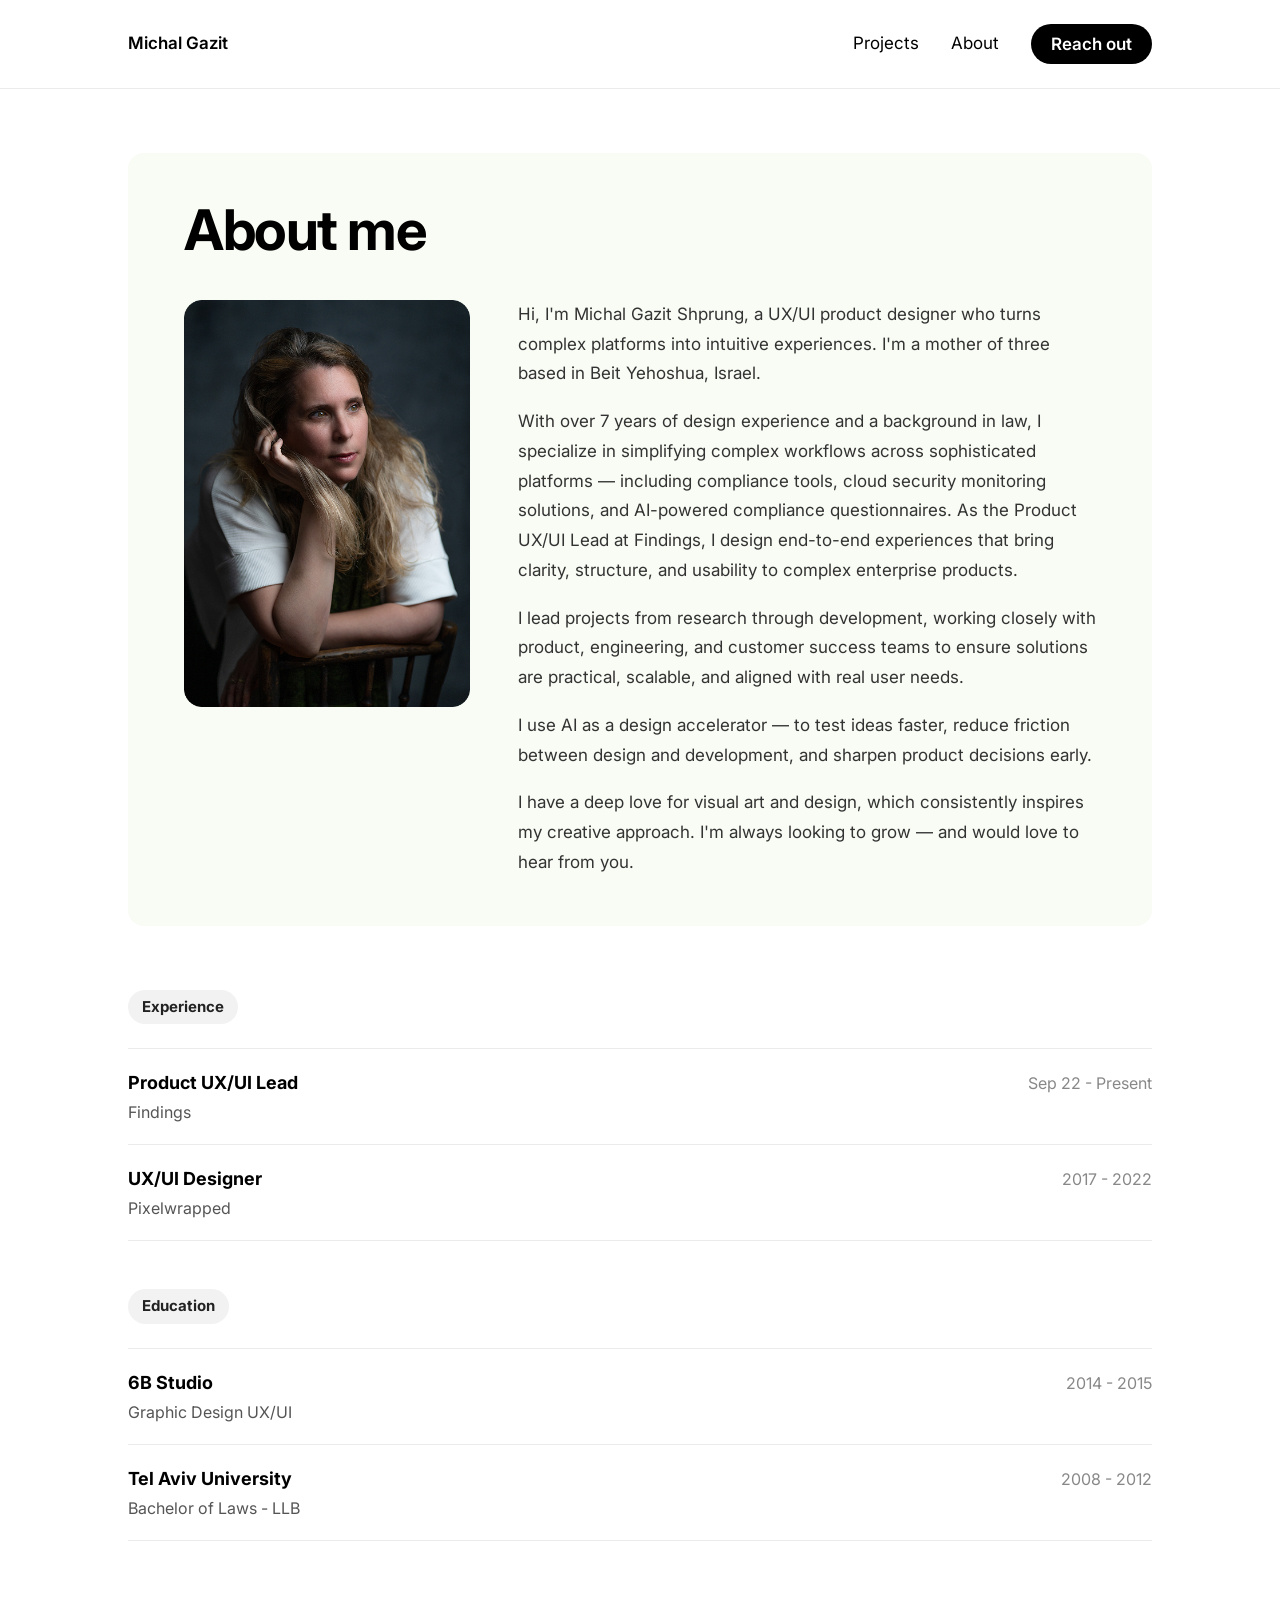
==== about.html @ 7dbf5c2a "Initial portfolio upload" ====
<!DOCTYPE html>
<html lang="en">
<head>
  <meta charset="UTF-8" />
  <meta name="viewport" content="width=device-width, initial-scale=1.0" />
  <title>About — Michal Gazit</title>
  <link rel="preconnect" href="https://fonts.googleapis.com" />
  <link rel="preconnect" href="https://fonts.gstatic.com" crossorigin />
  <link href="https://fonts.googleapis.com/css2?family=Inter:wght@400;600;700&display=swap" rel="stylesheet" />
  <link rel="stylesheet" href="style.css" />
</head>
<body>

  <!-- NAV BAR -->
  <nav class="navbar">
    <a href="index.html" class="nav-logo">Michal Gazit</a>
    <div class="nav-links">
      <a href="index.html">Projects</a>
      <a href="about.html">About</a>
      <button class="hire-btn" onclick="openModal()">Reach out</button>
    </div>
  </nav>

  <main class="container">

    <!-- ===================== -->
    <!-- ABOUT CARD             -->
    <!-- ===================== -->
    <div class="about-card">
      <h1 class="about-title">About me</h1>
      <div class="about-grid">

        <!-- Left: photo -->
        <div class="about-photo">
          <img src="images/photo.png" alt="Michal Gazit" />
        </div>

        <!-- Right: bio text -->
        <div class="about-text">
          <p>Hi, I'm Michal Gazit Shprung, a UX/UI product designer who turns complex platforms into intuitive experiences. I'm a mother of three based in Beit Yehoshua, Israel.</p>
          <p>With over 7 years of design experience and a background in law, I specialize in simplifying complex workflows across sophisticated platforms — including compliance tools, cloud security monitoring solutions, and AI-powered compliance questionnaires. As the Product UX/UI Lead at Findings, I design end-to-end experiences that bring clarity, structure, and usability to complex enterprise products.</p>
          <p>I lead projects from research through development, working closely with product, engineering, and customer success teams to ensure solutions are practical, scalable, and aligned with real user needs.</p>
          <p>I use AI as a design accelerator — to test ideas faster, reduce friction between design and development, and sharpen product decisions early.</p>
          <p>I have a deep love for visual art and design, which consistently inspires my creative approach. I'm always looking to grow — and would love to hear from you.</p>
        </div>

      </div>
    </div>


    <!-- ===================== -->
    <!-- EXPERIENCE             -->
    <!-- ===================== -->
    <section class="cv-section">
      <span class="section-tag">Experience</span>
      <div class="cv-list">
        <div class="cv-item">
          <div>
            <div class="cv-item-title">Product UX/UI Lead</div>
            <div class="cv-item-subtitle">Findings</div>
          </div>
          <div class="cv-item-date">Sep 22 - Present</div>
        </div>
        <div class="cv-item">
          <div>
            <div class="cv-item-title">UX/UI Designer</div>
            <div class="cv-item-subtitle">Pixelwrapped</div>
          </div>
          <div class="cv-item-date">2017 - 2022</div>
        </div>
      </div>
    </section>


    <!-- ===================== -->
    <!-- EDUCATION              -->
    <!-- ===================== -->
    <section class="cv-section">
      <span class="section-tag">Education</span>
      <div class="cv-list">
        <div class="cv-item">
          <div>
            <div class="cv-item-title">6B Studio</div>
            <div class="cv-item-subtitle">Graphic Design UX/UI</div>
          </div>
          <div class="cv-item-date">2014 - 2015</div>
        </div>
        <div class="cv-item">
          <div>
            <div class="cv-item-title">Tel Aviv University</div>
            <div class="cv-item-subtitle">Bachelor of Laws - LLB</div>
          </div>
          <div class="cv-item-date">2008 - 2012</div>
        </div>
      </div>
    </section>

  </main>


  <!-- ===================== -->
  <!-- REACH OUT MODAL        -->
  <!-- ===================== -->
  <div class="modal-overlay" id="modalOverlay" onclick="closeModal()">
    <div class="modal-card" onclick="event.stopPropagation()">
      <button class="modal-close" onclick="closeModal()">×</button>
      <h2 class="modal-title">Reach out</h2>
      <p class="modal-subtitle">I'd love to hear from you. I'll get back to you as soon as possible.</p>
      <form id="contactForm" action="https://formspree.io/f/xkoqwznd" method="POST">
        <div class="form-group">
          <label for="name">Name</label>
          <input type="text" id="name" name="name" placeholder="Your name" required />
        </div>
        <div class="form-group">
          <label for="email">Email</label>
          <input type="email" id="email" name="email" placeholder="your@email.com" required />
        </div>
        <div class="form-group">
          <label for="message">Message</label>
          <textarea id="message" name="message" placeholder="Tell me about your project..." rows="5" required></textarea>
        </div>
        <button type="submit" class="form-submit">Send message</button>
      </form>
      <div class="form-success" id="formSuccess">
        <p>Thanks for reaching out! I'll be in touch soon.</p>
      </div>
    </div>
  </div>

  <script>
    function openModal() {
      document.getElementById('modalOverlay').classList.add('active');
      document.body.style.overflow = 'hidden';
    }
    function closeModal() {
      document.getElementById('modalOverlay').classList.remove('active');
      document.body.style.overflow = '';
    }
    document.getElementById('contactForm').addEventListener('submit', async function(e) {
      e.preventDefault();
      const form = e.target;
      const data = new FormData(form);
      try {
        const response = await fetch(form.action, {
          method: 'POST',
          body: data,
          headers: { 'Accept': 'application/json' }
        });
        if (response.ok) {
          form.style.display = 'none';
          document.getElementById('formSuccess').style.display = 'block';
        } else {
          alert('Something went wrong. Please try emailing me directly at gazit.mikey@gmail.com');
        }
      } catch (error) {
        alert('Something went wrong. Please try emailing me directly at gazit.mikey@gmail.com');
      }
    });
  </script>

</body>
</html>
---- style.css ----
/* ============================================================
   RESET & BASE
   ============================================================ */

/* ============================================================
   HOW THIS FILE IS ORGANIZED:
   1. Reset & Base
   2. Home Page
   3. Nav Bar
   4. Case Study Page
   5. Reach Out Modal
   ============================================================ */

*, *::before, *::after {
  box-sizing: border-box;
  margin: 0;
  padding: 0;
}

body {
  font-family: 'Inter', sans-serif;
  background-color: #ffffff;
  color: #000000;
  line-height: 1.5;
  -webkit-font-smoothing: antialiased;
}


/* ============================================================
   2. HOME PAGE
   ============================================================ */

.container {
  max-width: 1600px;
  margin: 0 auto;
  padding: 64px 128px;
}

.name {
  font-size: 87px;           /* scaled from 77px */
  font-weight: 700;
  letter-spacing: -2px;
  margin-bottom: 48px;
  line-height: 1.05;
}

.projects {
  display: grid;
  grid-template-columns: 1fr 1fr;
  gap: 24px;
  margin-bottom: 80px;
}

.project-card a {
  text-decoration: none;
  color: inherit;
  display: block;
}

.project-card a:hover .project-image {
  opacity: 0.9;
  transition: opacity 0.2s ease;
}

.project-image {
  width: 100%;
  aspect-ratio: 4 / 3;
  border-radius: 8px;
  overflow: hidden;
  margin-bottom: 14px;
  display: flex;
  align-items: center;
  justify-content: center;
}

.project-image img {
  width: 100%;
  height: 100%;
  object-fit: cover;
}

.findings-bg {
  background-color: #7B6CF6;
}

.solar-bg {
  background-color: #EDEDED;
}

.project-meta {
  display: flex;
  justify-content: space-between;
  align-items: center;
}

.project-name {
  font-size: 18px;           /* scaled from 16px */
  font-weight: 600;
}

.project-year {
  font-size: 18px;           /* scaled from 16px */
  font-weight: 400;
  color: #888888;
}

.bottom-section {
  display: grid;
  grid-template-columns: 1fr 1fr;
  gap: 24px;
}

.philosophy h2,
.reach-out h2 {
  font-size: 19px;           /* scaled from 17px */
  font-weight: 600;
  margin-bottom: 16px;
}

.philosophy p {
  font-size: 17px;           /* scaled from 15px */
  line-height: 1.75;
  color: #333333;
  max-width: 380px;
}

.reach-out ul {
  list-style: none;
}

.reach-out ul li {
  font-size: 17px;           /* scaled from 15px */
  margin-bottom: 8px;
  color: #333333;
}

.reach-out ul li a {
  color: #000000;
  text-decoration: underline;
  text-underline-offset: 3px;
}

.reach-out ul li a:hover {
  opacity: 0.6;
  transition: opacity 0.2s ease;
}


/* ============================================================
   RESPONSIVE — LARGE SCREENS (min 1600px)
   Removes the max-width cap and reduces padding so content
   fills the full screen width with just 64px breathing room
   ============================================================ */
@media (min-width: 1440px) {
  .container {
    max-width: 100%;
    padding: 64px 64px;
  }
  .cs-container {
    max-width: 100%;
    padding: 64px 64px;
  }
  .navbar {
    padding: 24px 64px;
  }
}


/* ============================================================
   RESPONSIVE — HOME TABLET (max 768px)
   ============================================================ */
@media (max-width: 768px) {
  .container {
    padding: 48px 40px;
  }
  .name {
    font-size: 63px;           /* scaled from 56px */
    letter-spacing: -1.5px;
  }
}

/* ============================================================
   RESPONSIVE — HOME MOBILE (max 500px)
   ============================================================ */
@media (max-width: 500px) {
  .container {
    padding: 40px 24px;
  }
  .name {
    font-size: 48px;           /* scaled from 43px */
    letter-spacing: -1px;
    margin-bottom: 32px;
  }
  .projects {
    grid-template-columns: 1fr;
    margin-bottom: 56px;
  }
  .bottom-section {
    grid-template-columns: 1fr;
    gap: 40px;
  }
}


/* ============================================================
   3. NAV BAR
   ============================================================ */

.navbar {
  display: flex;
  justify-content: space-between;
  align-items: center;
  padding: 24px 128px;          /* matches container side padding */
  border-bottom: 1px solid #EBEBEB;
}

.nav-logo {
  font-size: 17px;           /* scaled from 15px */
  font-weight: 600;
  color: #000;
  text-decoration: none;
}

.nav-links {
  display: flex;
  align-items: center;
  gap: 32px;
}

.nav-links a {
  font-size: 17px;           /* scaled from 15px */
  color: #000;
  text-decoration: none;
}

.nav-links a:hover {
  opacity: 0.5;
  transition: opacity 0.2s ease;
}

.hire-btn {
  font-family: 'Inter', sans-serif;
  font-size: 17px;           /* scaled from 15px */
  font-weight: 600;
  color: #ffffff;
  background-color: #000000;
  border: none;
  border-radius: 999px;
  padding: 10px 20px;
  cursor: pointer;
  transition: opacity 0.2s ease;
}

.hire-btn:hover {
  opacity: 0.75;
}


/* ============================================================
   4. CASE STUDY PAGE
   ============================================================ */

.cs-container {
  max-width: 1600px;
  margin: 0 auto;
  padding: 64px 128px;
}

.cs-hero {
  margin-bottom: 24px;
}

/* Overall project explanation — sits between title and metadata */
.cs-intro {
  font-size: 18px;
  line-height: 1.75;
  color: #333333;
  margin-bottom: 48px;
}

.cs-title {
  font-size: 96px;           /* 77px × 1.25 */
  font-weight: 700;
  letter-spacing: -2px;
  line-height: 1.05;
}

.cs-hero-image {
  width: 100%;
  margin-bottom: 56px;
}

/* The actual image — fills full width, height adjusts naturally to the image proportions */
.cs-hero-image img {
  width: 100%;
  height: auto;
  border-radius: 12px;
  display: block;             /* removes small gap below image */
}

.cs-meta-row {
  display: grid;
  grid-template-columns: 1fr 1fr 1fr;
  gap: 0;
  border-top: 1px solid #EBEBEB;
  padding-top: 32px;
  margin-bottom: 72px;
}

.cs-meta-col {
  padding: 0 32px;
  border-left: 1px solid #EBEBEB;
}

.cs-meta-col:first-child {
  padding-left: 0;
  border-left: none;
}

.meta-label {
  font-size: 20px;
  font-weight: 700;
  color: #000000;
  margin-bottom: 12px;
}

.cs-meta-col p {
  font-size: 17px;           /* scaled from 15px */
  color: #333333;
  line-height: 1.8;
}

.cs-section {
  display: grid;
  grid-template-columns: 220px 1fr;
  gap: 40px;
  margin-bottom: 64px;
  padding-top: 40px;
  border-top: 1px solid #EBEBEB;
}

.cs-label {
  padding-top: 4px;
}

.section-tag {
  display: inline-block;
  font-size: 15px;           /* scaled from 13px */
  font-weight: 700;
  color: #222222;
  background-color: #F2F2F2;
  border-radius: 999px;
  padding: 6px 14px;
  white-space: nowrap;
}

/* Larger text for the intro/role section only */
.cs-section--intro .cs-content p {
  font-size: 20px;           /* scaled from 18px */
}

.cs-content p {
  font-size: 18px;           /* scaled from 16px — this is the new body size */
  line-height: 1.75;
  color: #333333;
  margin-bottom: 24px;
}

.user-groups {
  display: grid;
  grid-template-columns: 1fr 1fr;
  gap: 16px;
  margin-top: 8px;
}

.user-group-card {
  background-color: #F7F7F7;
  border-radius: 10px;
  padding: 24px;
}

.user-group-card h4 {
  font-size: 17px;           /* scaled from 15px */
  font-weight: 600;
  margin-bottom: 16px;
}

.user-group-card ul {
  list-style: disc;
  padding-left: 18px;
}

.user-group-card ul li {
  font-size: 17px;           /* scaled from 15px */
  line-height: 1.7;
  color: #333333;
  margin-bottom: 12px;
}

.solutions-list {
  list-style: none;
  margin-top: 8px;
}

.solutions-list li {
  display: flex;
  gap: 14px;
  margin-bottom: 28px;
}

.check {
  font-size: 18px;           /* scaled from 16px */
  font-weight: 700;
  color: #000;
  flex-shrink: 0;
  margin-top: 2px;
}

.solutions-list li strong {
  font-size: 18px;           /* scaled from 16px */
  display: block;
  margin-bottom: 6px;
}

.solutions-list li p {
  font-size: 17px;           /* scaled from 15px */
  line-height: 1.7;
  color: #555555;
  margin: 0;
}

/* Full-width image containers */
.cs-full-img {
  margin-bottom: 64px;
}

.cs-full-img-pair {
  display: grid;
  grid-template-columns: 1fr 1fr;
  gap: 16px;
  margin-bottom: 64px;
}

/* Three images side by side */
.cs-full-img-trio {
  display: grid;
  grid-template-columns: 1fr 1fr 1fr;
  gap: 16px;
  margin-bottom: 64px;
}

/* Four images side by side */
.cs-full-img-quad {
  display: grid;
  grid-template-columns: 1fr 1fr 1fr 1fr;
  gap: 16px;
  margin-bottom: 64px;
}

.cs-full-img-quad img {
  width: 100%;
  height: 100%;
  object-fit: cover;
  border-radius: 12px;
  display: block;
}

.cs-img-placeholder {
  width: 100%;
  height: 480px;
  background-color: #F2F2F2;
  border-radius: 12px;
}

.cs-full-img img,
.cs-full-img-pair img {
  width: 100%;
  height: 100%;
  object-fit: cover;
  border-radius: 12px;
  display: block;
}

.cs-result {
  background-color: #F7F7F7;
  border-radius: 10px;
  padding: 20px 24px;
  font-size: 17px;           /* scaled from 15px */
  line-height: 1.7;
  color: #333333;
}

.cs-result strong {
  color: #000;
}

/* More Works section */
.cs-more-works {
  padding-top: 64px;
  border-top: 1px solid #EBEBEB;
  margin-top: 32px;
  margin-bottom: 80px;
}

/* Header: title left-aligned */
.cs-more-works-header {
  margin-bottom: 48px;
}

.cs-more-works-title {
  font-size: 58px;        /* 72px × 0.8 */
  font-weight: 700;
  letter-spacing: -2px;
  line-height: 1.05;
}

/* Each project row */
.cs-more-works-item {
  display: flex;
  align-items: center;
  padding: 32px 0;
  border-top: 1px solid #EBEBEB;
  border-bottom: 1px solid #EBEBEB;
  text-decoration: none;
  color: inherit;
  transition: opacity 0.2s ease;
}

.cs-more-works-item:hover {
  opacity: 0.6;
}

.cs-more-works-num {
  font-size: 22px;        /* 28px × 0.8 */
  font-weight: 700;
  color: #CCCCCC;
  width: 120px;
  flex-shrink: 0;
}

.cs-more-works-name {
  font-size: 29px;        /* 36px × 0.8 */
  font-weight: 600;
  color: #888888;
  flex: 1;
}

.cs-more-works-link {
  font-size: 14px;        /* 17px × 0.8 */
  font-weight: 600;
  color: #000000;
}


/* Conclusion section — larger text, same as intro */
.cs-section--conclusion .cs-content p {
  font-size: 20px;           /* same as intro section */
  line-height: 1.8;
  color: #333333;
}


/* ============================================================
   RESPONSIVE — CASE STUDY TABLET (max 768px)
   ============================================================ */
@media (max-width: 768px) {
  .navbar {
    padding: 20px 40px;
  }
  .cs-container {
    padding: 48px 48px;
  }
  .cs-title {
    font-size: 57px;           /* scaled from 51px */
  }
  .cs-hero-image {
    height: 320px;
  }
  .cs-section {
    grid-template-columns: 1fr;
    gap: 16px;
  }
  .cs-meta-row {
    grid-template-columns: 1fr;
    gap: 24px;
  }
  .cs-meta-col {
    padding-left: 0;
    border-left: none;
    border-top: 1px solid #EBEBEB;
    padding-top: 24px;
  }
  .cs-meta-col:first-child {
    border-top: none;
    padding-top: 0;
  }
}

/* ============================================================
   RESPONSIVE — CASE STUDY MOBILE (max 500px)
   ============================================================ */
@media (max-width: 500px) {
  .navbar {
    padding: 16px 24px;
  }
  .nav-links {
    gap: 16px;
  }
  .cs-container {
    padding: 40px 24px;
  }
  .cs-title {
    font-size: 43px;           /* scaled from 38px */
  }
  .cs-hero-image {
    height: 220px;
  }
  .user-groups {
    grid-template-columns: 1fr;
  }
}


/* ============================================================
   6. ABOUT PAGE
   ============================================================ */

/* Grey card that wraps the bio section */
.about-card {
  background-color: #F8FCF4;
  border-radius: 16px;
  padding: 48px 56px;
  margin-bottom: 64px;
}

.about-title {
  font-size: 56px;
  font-weight: 700;
  letter-spacing: -1.5px;
  line-height: 1.05;
  margin-bottom: 40px;
}

/* Two columns: photo on left, text on right */
.about-grid {
  display: grid;
  grid-template-columns: 286px 1fr;
  gap: 48px;
  align-items: start;
}

/* Photo container — portrait shape */
.about-photo {
  width: 286px;
}

.about-photo img {
  width: 100%;
  height: auto;
  border-radius: 12px;
  display: block;
}

/* Placeholder shown until a real photo is added */
.about-photo-placeholder {
  width: 286px;
  height: 377px;
  background-color: #DCDCDC;
  border-radius: 12px;
}

.about-text p {
  font-size: 17px;
  line-height: 1.75;
  color: #333333;
  margin-bottom: 18px;
}

.about-text p:last-child {
  margin-bottom: 0;
}

/* Experience & Education sections */
.cv-section {
  margin-bottom: 48px;
}

/* Line above the list, then each item has a line below */
.cv-list {
  margin-top: 24px;
  border-top: 1px solid #EBEBEB;
}

.cv-item {
  display: flex;
  justify-content: space-between;
  align-items: flex-start;
  padding: 20px 0;
  border-bottom: 1px solid #EBEBEB;
}

.cv-item-title {
  font-size: 18px;
  font-weight: 700;
  color: #000000;
  margin-bottom: 4px;
}

.cv-item-subtitle {
  font-size: 16px;
  font-weight: 400;
  color: #555555;
}

.cv-item-date {
  font-size: 16px;
  font-weight: 400;
  color: #888888;
  white-space: nowrap;
  padding-top: 2px;
}

/* Responsive — tablet */
@media (max-width: 768px) {
  .about-card {
    padding: 32px;
  }
  .about-grid {
    grid-template-columns: 1fr;
  }
  .about-photo,
  .about-photo-placeholder {
    width: 160px;
    height: 210px;
  }
}

/* Responsive — mobile */
@media (max-width: 500px) {
  .about-title {
    font-size: 40px;
  }
}


/* ============================================================
   5. REACH OUT MODAL
   ============================================================ */

.modal-overlay {
  display: none;
  position: fixed;
  inset: 0;
  background-color: rgba(0, 0, 0, 0.45);
  z-index: 1000;
  align-items: center;
  justify-content: center;
  padding: 24px;
}

.modal-overlay.active {
  display: flex;
}

.modal-card {
  background-color: #ffffff;
  border-radius: 16px;
  padding: 40px;
  width: 100%;
  max-width: 480px;
  position: relative;
  box-shadow: 0 24px 48px rgba(0, 0, 0, 0.12);
}

.modal-close {
  position: absolute;
  top: 20px;
  right: 24px;
  background: none;
  border: none;
  font-size: 24px;
  color: #999;
  cursor: pointer;
  line-height: 1;
  padding: 0;
}

.modal-close:hover {
  color: #000;
}

.modal-title {
  font-size: 29px;           /* scaled from 26px */
  font-weight: 700;
  margin-bottom: 8px;
}

.modal-subtitle {
  font-size: 17px;           /* scaled from 15px */
  color: #666;
  margin-bottom: 28px;
  line-height: 1.6;
}

.form-group {
  margin-bottom: 20px;
}

.form-group label {
  display: block;
  font-size: 16px;           /* scaled from 14px */
  font-weight: 600;
  margin-bottom: 6px;
  color: #000;
}

.form-group input,
.form-group textarea {
  width: 100%;
  font-family: 'Inter', sans-serif;
  font-size: 17px;           /* scaled from 15px */
  color: #000;
  background-color: #F7F7F7;
  border: 1px solid #E8E8E8;
  border-radius: 8px;
  padding: 12px 16px;
  outline: none;
  transition: border-color 0.2s ease;
  resize: none;
}

.form-group input:focus,
.form-group textarea:focus {
  border-color: #000;
  background-color: #fff;
}

.form-submit {
  width: 100%;
  font-family: 'Inter', sans-serif;
  font-size: 18px;           /* scaled from 16px */
  font-weight: 600;
  color: #fff;
  background-color: #000;
  border: none;
  border-radius: 999px;
  padding: 14px;
  cursor: pointer;
  margin-top: 8px;
  transition: opacity 0.2s ease;
}

.form-submit:hover {
  opacity: 0.75;
}

.form-success {
  display: none;
  text-align: center;
  padding: 24px 0;
}

.form-success p {
  font-size: 18px;           /* scaled from 16px */
  color: #333;
  line-height: 1.7;
}
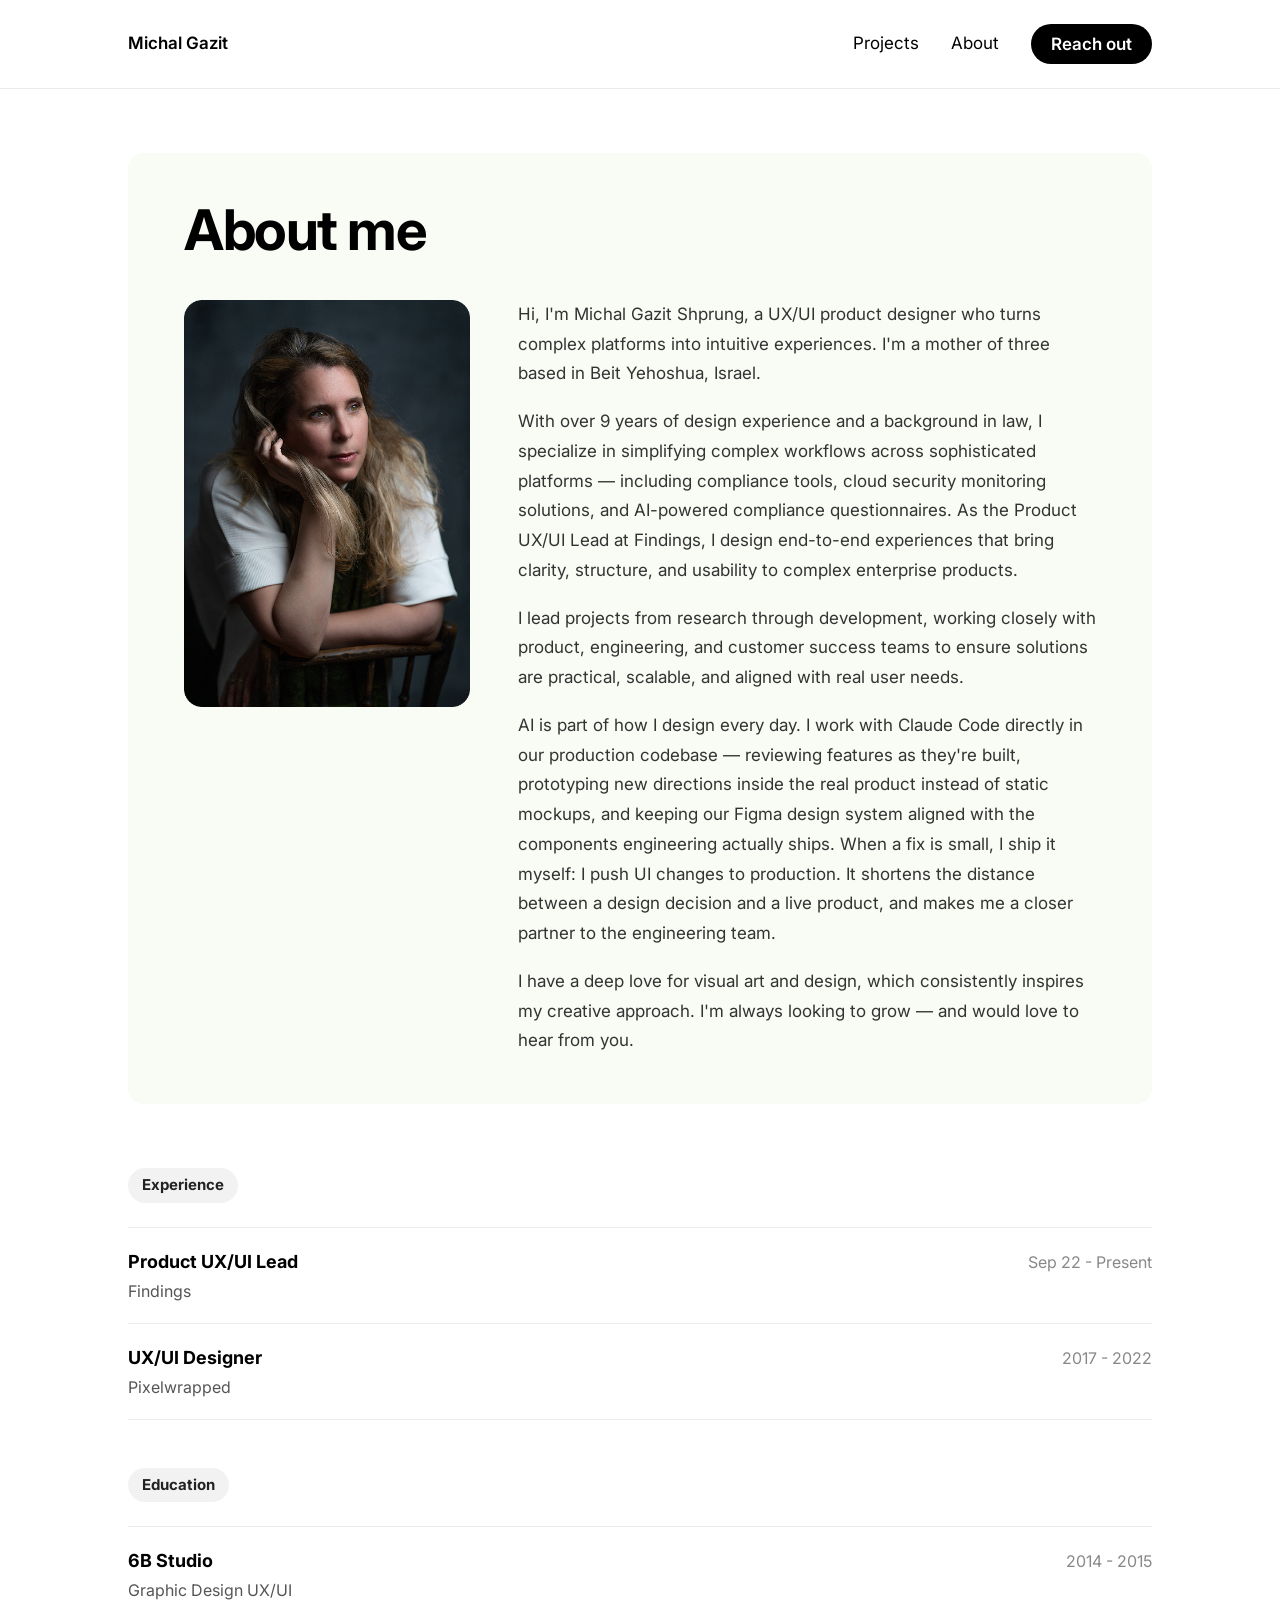
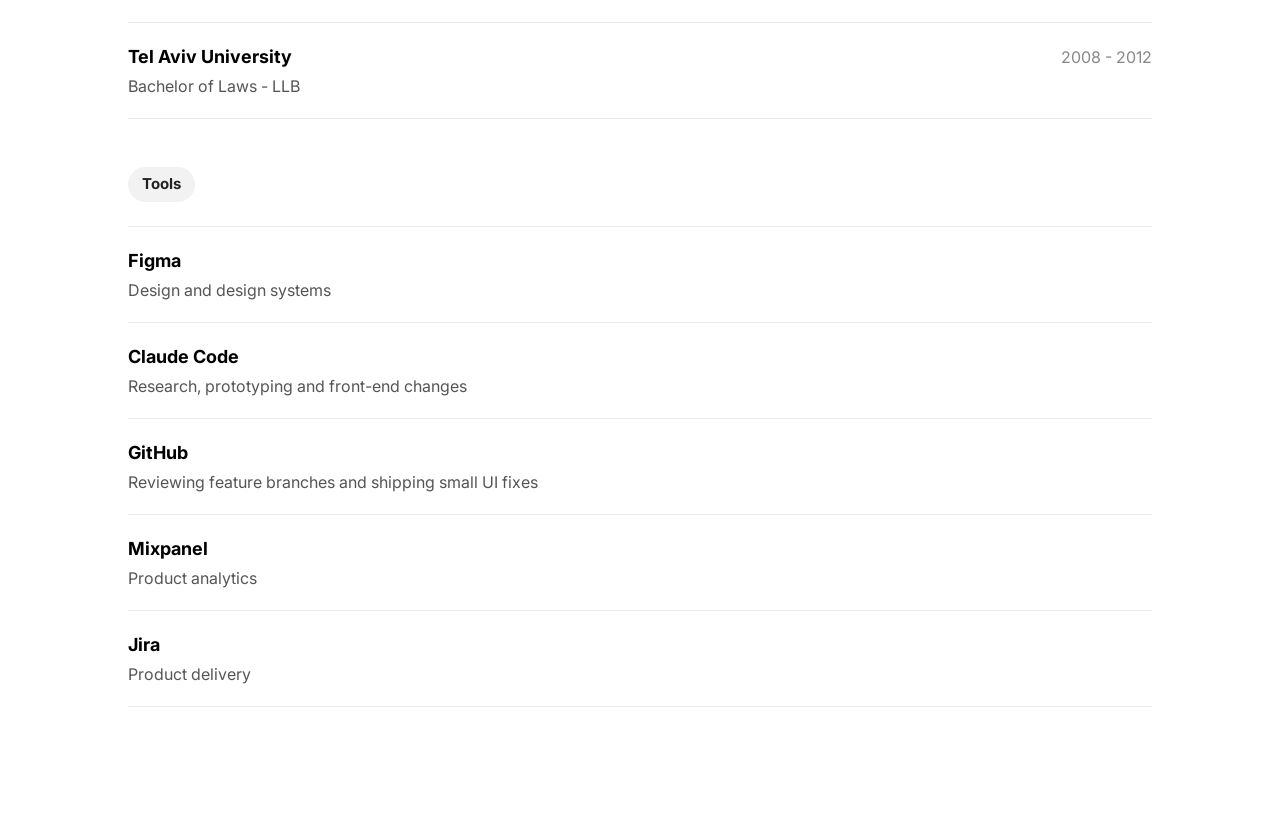
==== commit de30d30b: "Update About: AI workflow, 9 years experience, Tools section Co-Authored-By: Claude Opus 5.5 <norepl" ====
--- a/about.html
+++ b/about.html
@@ -15,11 +15,18 @@
   <nav class="navbar">
     <a href="index.html" class="nav-logo">Michal Gazit</a>
     <div class="nav-links">
-      <a href="index.html">Projects</a>
-      <a href="about.html">About</a>
+      <a href="index.html" class="nav-page-link">Projects</a>
+      <a href="about.html" class="nav-page-link">About</a>
       <button class="hire-btn" onclick="openModal()">Reach out</button>
+      <button class="nav-hamburger" id="navHamburger" onclick="toggleMenu()" aria-label="Menu">
+        <span></span><span></span><span></span>
+      </button>
     </div>
   </nav>
+  <div class="nav-dropdown" id="navDropdown">
+    <a href="index.html">Projects</a>
+    <a href="about.html">About</a>
+  </div>
 
   <main class="container">
 
@@ -38,9 +45,10 @@
         <!-- Right: bio text -->
         <div class="about-text">
           <p>Hi, I'm Michal Gazit Shprung, a UX/UI product designer who turns complex platforms into intuitive experiences. I'm a mother of three based in Beit Yehoshua, Israel.</p>
-          <p>With over 7 years of design experience and a background in law, I specialize in simplifying complex workflows across sophisticated platforms — including compliance tools, cloud security monitoring solutions, and AI-powered compliance questionnaires. As the Product UX/UI Lead at Findings, I design end-to-end experiences that bring clarity, structure, and usability to complex enterprise products.</p>
+          <p>With over 9 years of design experience and a background in law, I specialize in simplifying complex workflows across sophisticated platforms — including compliance tools, cloud security monitoring solutions, and AI-powered compliance questionnaires. As the Product UX/UI Lead at Findings, I design end-to-end experiences that bring clarity, structure, and usability to complex enterprise products.</p>
           <p>I lead projects from research through development, working closely with product, engineering, and customer success teams to ensure solutions are practical, scalable, and aligned with real user needs.</p>
-          <p>I use AI as a design accelerator — to test ideas faster, reduce friction between design and development, and sharpen product decisions early.</p>
+          <!-- AI paragraph: specific, real examples of how I work with code today -->
+          <p>AI is part of how I design every day. I work with Claude Code directly in our production codebase — reviewing features as they're built, prototyping new directions inside the real product instead of static mockups, and keeping our Figma design system aligned with the components engineering actually ships. When a fix is small, I ship it myself: I push UI changes to production. It shortens the distance between a design decision and a live product, and makes me a closer partner to the engineering team.</p>
           <p>I have a deep love for visual art and design, which consistently inspires my creative approach. I'm always looking to grow — and would love to hear from you.</p>
         </div>
 
@@ -91,6 +99,47 @@
             <div class="cv-item-subtitle">Bachelor of Laws - LLB</div>
           </div>
           <div class="cv-item-date">2008 - 2012</div>
+        </div>
+      </div>
+    </section>
+
+
+    <!-- ===================== -->
+    <!-- TOOLS                  -->
+    <!-- Same row style as Experience / Education: tool name in bold, what I use it for below -->
+    <!-- ===================== -->
+    <section class="cv-section">
+      <span class="section-tag">Tools</span>
+      <div class="cv-list">
+        <div class="cv-item">
+          <div>
+            <div class="cv-item-title">Figma</div>
+            <div class="cv-item-subtitle">Design and design systems</div>
+          </div>
+        </div>
+        <div class="cv-item">
+          <div>
+            <div class="cv-item-title">Claude Code</div>
+            <div class="cv-item-subtitle">Research, prototyping and front-end changes</div>
+          </div>
+        </div>
+        <div class="cv-item">
+          <div>
+            <div class="cv-item-title">GitHub</div>
+            <div class="cv-item-subtitle">Reviewing feature branches and shipping small UI fixes</div>
+          </div>
+        </div>
+        <div class="cv-item">
+          <div>
+            <div class="cv-item-title">Mixpanel</div>
+            <div class="cv-item-subtitle">Product analytics</div>
+          </div>
+        </div>
+        <div class="cv-item">
+          <div>
+            <div class="cv-item-title">Jira</div>
+            <div class="cv-item-subtitle">Product delivery</div>
+          </div>
         </div>
       </div>
     </section>
@@ -128,6 +177,17 @@
   </div>
 
   <script>
+    function toggleMenu() {
+      document.getElementById('navDropdown').classList.toggle('active');
+    }
+    document.addEventListener('click', function(e) {
+      const dropdown = document.getElementById('navDropdown');
+      const hamburger = document.getElementById('navHamburger');
+      if (dropdown && !dropdown.contains(e.target) && !hamburger.contains(e.target)) {
+        dropdown.classList.remove('active');
+      }
+    });
+
     function openModal() {
       document.getElementById('modalOverlay').classList.add('active');
       document.body.style.overflow = 'hidden';
--- a/style.css
+++ b/style.css
@@ -152,16 +152,9 @@
    fills the full screen width with just 64px breathing room
    ============================================================ */
 @media (min-width: 1440px) {
-  .container {
-    max-width: 100%;
-    padding: 64px 64px;
-  }
   .cs-container {
     max-width: 100%;
     padding: 64px 64px;
-  }
-  .navbar {
-    padding: 24px 64px;
   }
 }
 
@@ -494,23 +487,29 @@
   color: #000;
 }
 
+/* Zoom cursor on lightbox images */
+.glightbox img {
+  cursor: zoom-in;
+}
+
+
 /* More Works section */
 .cs-more-works {
-  padding-top: 64px;
+  padding-top: 40px;
   border-top: 1px solid #EBEBEB;
-  margin-top: 32px;
-  margin-bottom: 80px;
+  margin-top: 20px;
+  margin-bottom: 48px;
 }
 
 /* Header: title left-aligned */
 .cs-more-works-header {
-  margin-bottom: 48px;
+  margin-bottom: 28px;
 }
 
 .cs-more-works-title {
-  font-size: 58px;        /* 72px × 0.8 */
+  font-size: 35px;
   font-weight: 700;
-  letter-spacing: -2px;
+  letter-spacing: -1px;
   line-height: 1.05;
 }
 
@@ -518,7 +517,7 @@
 .cs-more-works-item {
   display: flex;
   align-items: center;
-  padding: 32px 0;
+  padding: 20px 0;
   border-top: 1px solid #EBEBEB;
   border-bottom: 1px solid #EBEBEB;
   text-decoration: none;
@@ -531,24 +530,41 @@
 }
 
 .cs-more-works-num {
-  font-size: 22px;        /* 28px × 0.8 */
+  font-size: 13px;
   font-weight: 700;
   color: #CCCCCC;
-  width: 120px;
+  width: 80px;
   flex-shrink: 0;
 }
 
 .cs-more-works-name {
-  font-size: 29px;        /* 36px × 0.8 */
+  font-size: 17px;
   font-weight: 600;
   color: #888888;
   flex: 1;
 }
 
 .cs-more-works-link {
-  font-size: 14px;        /* 17px × 0.8 */
+  font-size: 13px;
   font-weight: 600;
   color: #000000;
+}
+
+/* Mobile */
+@media (max-width: 500px) {
+  .cs-more-works-title {
+    font-size: 26px;
+  }
+  .cs-more-works-num {
+    width: 48px;
+    font-size: 12px;
+  }
+  .cs-more-works-name {
+    font-size: 15px;
+  }
+  .cs-more-works-link {
+    font-size: 12px;
+  }
 }
 
 
@@ -596,6 +612,52 @@
   }
 }
 
+/* Hamburger button — hidden on desktop, shown on mobile */
+.nav-hamburger {
+  display: none;
+  flex-direction: column;
+  gap: 5px;
+  background: none;
+  border: none;
+  cursor: pointer;
+  padding: 4px;
+}
+
+.nav-hamburger span {
+  display: block;
+  width: 20px;
+  height: 2px;
+  background-color: #000;
+  border-radius: 2px;
+}
+
+/* Mobile dropdown menu — hidden by default */
+.nav-dropdown {
+  display: none;
+  flex-direction: column;
+  background: #fff;
+  border-bottom: 1px solid #EBEBEB;
+  padding: 0 24px;
+}
+
+.nav-dropdown.active {
+  display: flex;
+}
+
+.nav-dropdown a {
+  font-size: 18px;
+  font-weight: 600;
+  color: #000;
+  text-decoration: none;
+  padding: 18px 0;
+  border-bottom: 1px solid #EBEBEB;
+}
+
+.nav-dropdown a:last-child {
+  border-bottom: none;
+}
+
+
 /* ============================================================
    RESPONSIVE — CASE STUDY MOBILE (max 500px)
    ============================================================ */
@@ -604,7 +666,20 @@
     padding: 16px 24px;
   }
   .nav-links {
-    gap: 16px;
+    gap: 12px;
+  }
+  /* Hide Projects & About from the main navbar on mobile */
+  .nav-page-link {
+    display: none;
+  }
+  /* Show hamburger on mobile */
+  .nav-hamburger {
+    display: flex;
+  }
+  /* Smaller Reach out button on mobile */
+  .hire-btn {
+    font-size: 14px;
+    padding: 8px 14px;
   }
   .cs-container {
     padding: 40px 24px;
